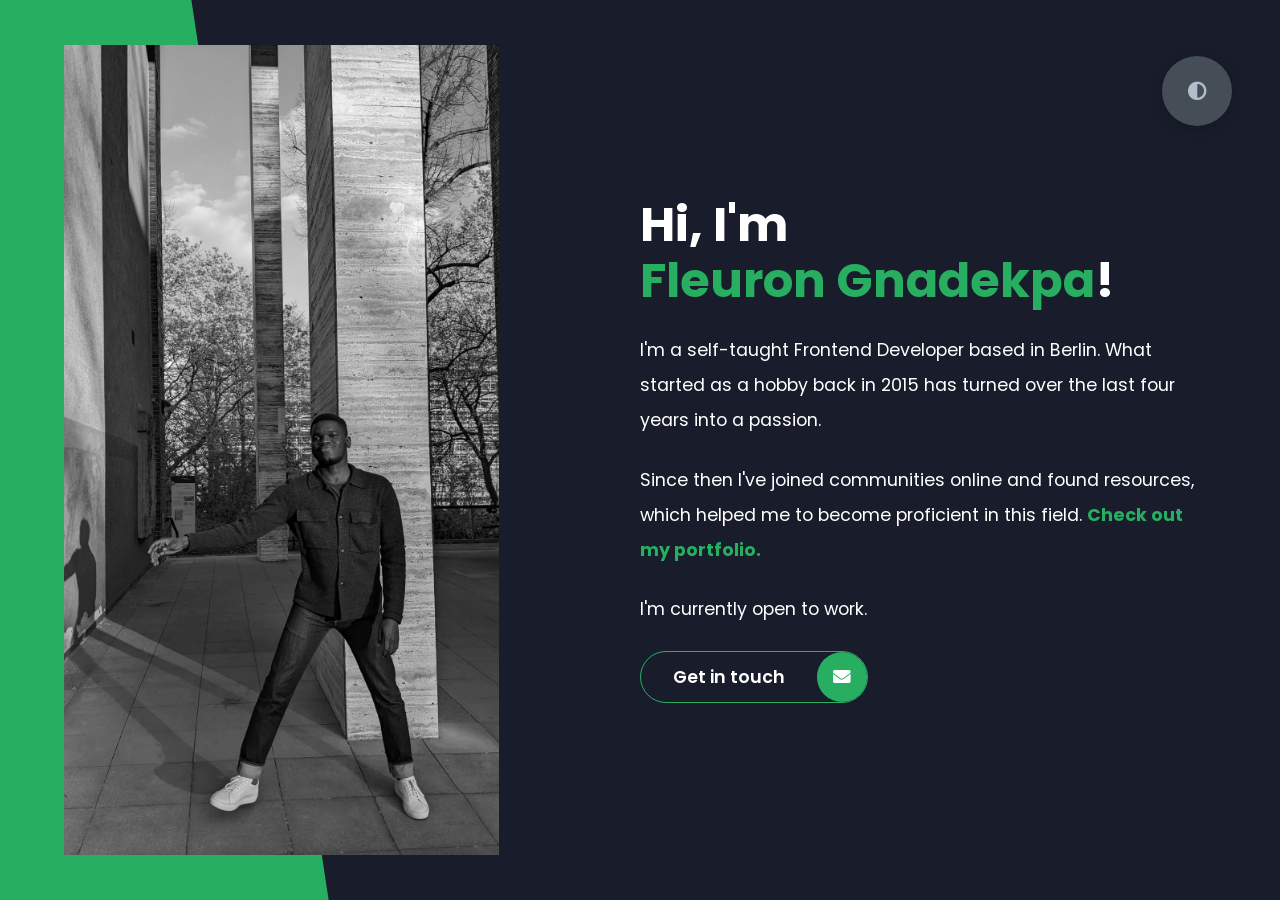
==== index.html @ 4c7a72cf "add new breakpts and rules for md layout" ====
<!DOCTYPE html>
<html lang="en">
<head>
    <meta charset="UTF-8">
    <meta http-equiv="X-UA-Compatible" content="IE=edge">
    <meta name="viewport" content="width=device-width, initial-scale=1.0">
    <link rel="preconnect" href="https://fonts.googleapis.com">
    <link rel="preconnect" href="https://fonts.gstatic.com" crossorigin>
    <link href="https://fonts.googleapis.com/css2?family=Poppins:wght@400;500;600;700;800&display=swap" rel="stylesheet">
    <link rel="stylesheet" href="https://cdnjs.cloudflare.com/ajax/libs/font-awesome/5.15.4/css/all.min.css">
    <link rel="stylesheet" href="styles/styles.css">
    <title>Fleuron Gnadekpa</title>
</head>
<body class="container">
    <!-- <i class="fas fa-instagram"></i> -->
    <header class="section sec1 header active" id="home">
        <div class="header-content">
            <div class="left-header">
                <div class="h-shape"></div>
                <div class="image">
                    <img src="img/photo-fleuron.jpg" alt="Fleuron Gnadekpa">
                </div>
            </div>
            <div class="right-header">
                <h1>Hi, I'm <span class="name-block"><span class="name">Fleuron Gnadekpa</span>!</span></h1>
                <p>I'm a self-taught <span>Frontend Developer</span> based in Berlin. What started as a hobby back in 2015 has turned over the last four years into a passion.</p>
                <p>Since then I've joined communities online and found resources, which helped me to become proficient in this field. <span class="control active" data-target="contact">Check out my portfolio.</span></p>
                <p>I'm currently open to work.</p>
                <a href="mailto:vilfleur@gmail.com" class="btn-download">
                    <span class="btn-text">Get in touch</span>
                    <span class="btn-icon">
                        <i class="fas fa-envelope"></i>
                    </span>
                </a>
            </div>
        </div>
    </header>
    <main class="wrapper">
        <section class="section sec5 contact" id="contact">
            <div class="wrapper">
                <div class="main-title">
                    <h2>My <span>Portfolio</span><span class="bg-text">My work</span></h2>
                </div>
                <p class="intro">Below is a collection of projects I have built over the last four years. Having in this way gained a strong understanding of the Big Three (HTML, CSS and JavaScript/ES6), I now focus on learning React JS. <span data-target="home" class="control">Back to Home</span>.</p>
                <div class="">
                    <!--
                        <h2>Demos for 2019</h2>
                    -->
                    <ul class="demo-list">
                        <li><a target="_blank" href="https://fleuronvilik.github.io/bootstrap-oc/">
                        <img src="img/portfolio/amour-tigres.png" alt=""></a>
                        <p><a target="_blank" href="https://github.com/fleuronvilik/bootstrap-oc/">GitHub</a></p>
                    </li>
                    <li><a target="_blank" href="https://fleuronvilik.github.io/maison-architecte/">
                            <img src="img/portfolio/maison-architecte.png" alt=""></a>
                        <p><a target="_blank" href="https://github.com/fleuronvilik/maison-architecte/">GitHub</a></p>
                    </li>
                    <li><a target="_blank" href="https://fleuronvilik.github.io/fem-layout/11-grid-grid/">
                        <img src="img/portfolio/fem-responsive-grid.png" alt=""></a>
                        <p><a target="_blank" href="https://github.com/fleuronvilik/fem-layout">Github</a></p>
                        <p><a target="_blank" href="https://fleuronvilik.github.io/fem-layout/1-intro-floats/">Floats</a></p>
                        <p><a target="_blank" href="https://fleuronvilik.github.io/fem-layout/3-flexbox-grid/">Flexbox-Based </a></p>
                        <p><a target="_blank" href="https://fleuronvilik.github.io/fem-layout/3-flexbox-grid/">CSS Grid (Default)</a></p>
                    </li>
                    <li><a target="_blank" href="https://adjoining-pouncing-bull.glitch.me/">
                            <img src="img/portfolio/thenewstime.png" alt=""></a>
                        <p><a target="_blank" href="https://glitch.com/~adjoining-pouncing-bull/">Glitch</a></p>
                    </li>
                    <li><a target="_blank" href="http://treasure-woodpecker.glitch.me/">
                        <img src="img/portfolio/fem-calculator.png" alt=""></a>
                        <p><a target="_blank" href="https://glitch.com/~treasure-woodpecker/">Glitch</a></p>
                    </li>
                    <li><a target="_blank" href="https://lilac-faceted-brian.glitch.me/">
                            <img src="img/portfolio/travel-journal.png" alt=""></a>
                    </li>
                    <li><a target="_blank" href="https://fleuronvilik.github.io/simple-life/index.html">
                            <img src="img/portfolio/living-the-simple-life.png" alt=""></a>
                            <p><a target="_blank" href="https://github.com/fleuronvilik/simple-life">GitHub</a></p>
                    </li>
                    <li><a target="_blank" href="https://profound-crumble-9d2ae4.netlify.app/">
                            <img src="img/portfolio/react-movie.png" alt=""></a>
                    </li>
                    <li><a target="_blank" href="https://astonishing-quickest-ophthalmologist.glitch.me/">
                            <img src="img/portfolio/devjane.png" alt=""></a>
                    </li>
                    <li><a target="_blank" href="https://github.com/fleuronvilik/react-advanced-2020"></a>
                        <img src="img/portfolio/react.svg" alt=""></a>
                        <p><a target="_blank" href="http://birthday-reminder.glitch.me/">Birthday Reminder</a></p>
                        <p><a target="_blank" href="https://fleuronvilik.github.io/tours-project/">Tours</a></p>
                        <p><a target="_blank" href="https://fleuronvilik.github.io/accordion-faq/">Accordion</a></p>
                        <p><a target="_blank" href="https://fleuronvilik.github.io/golden-menu/">Golden Menu</a></p>
                        <p><a target="_blank" href="https://capricious-wholesale-lute.glitch.me/">Cart Use Reducer</a></p>
                    </li>
                </ul>
            </div>
            </div>
        </section>
    </main>
    <div class="btn-theme">
        <i class="fas fa-adjust"></i>
    </div>
    <script src="app.js"></script>
</body>
</html>
---- styles/styles.css ----
@charset "UTF-8";
* {
  margin: 0;
  padding: 0;
  box-sizing: border-box;
  list-style: none;
}

:root {
  --primary: #191d2b;
  --secondary: #27AE60;
  --white: #FFFFFF;
  --black: #000;
  --grey0: #f8f8f8;
  --grey-1: #dbe1e8;
  --grey-2: #b2becd;
  --grey-3: #6c7983;
  --grey-4: #454e56;
  --grey-5: #2a2e35;
  --grey-6: #12181b;
  --br-sm-2: 14px;
  --box-shadow-1: 0 3px 15px rgba(0,0,0,.3);
}

.light {
  --primary: #fbf9f6;
  --secondary: #F56692;
  --white: #454e56;
  --black: #000;
  --grey0: #f8f8f8;
  --grey-1: #6c7983;
  --grey-2: #6c7983;
  --grey-3: #6c7983;
  --grey-4: #454e56;
  --grey-5: #f8f8f8;
  --grey-6: #12181b;
  --br-sm-2: 14px;
  --box-shadow-1: 0 3px 15px rgba(0,0,0,.3);
}

body {
  font-family: Poppins, sans-serif;
  font-size: 1.1rem;
  background-color: var(--primary);
  color: var(--white);
}

a {
  display: inline-block;
  font-family: inherit;
  text-decoration: none;
  color: inherit;
}

section {
  position: absolute;
  top: 0;
  left: 0;
  right: 0;
  padding: 3rem;
  min-height: 100vh;
}

/* .section {
    transform: translateY(-100%) scale(0); // en dehors de l'écran vers le ciel
    transition: all .4s ease-in-out;
    // background-color: var(--primary);
} */
.sec1, .sec2, .sec3, .sec4, .sec5 {
  display: none;
}

.section.active {
  display: block;
  z-index: 8;
  -webkit-animation: scaleanimated 1s ease-in-out;
          animation: scaleanimated 1s ease-in-out;
}
@-webkit-keyframes scaleanimated {
  0% {
    transform: translateY(-100%) scaleY(0);
  }
  100% {
    transform: translateY(0%) scaleY(1);
  }
}
@keyframes scaleanimated {
  0% {
    transform: translateY(-100%) scaleY(0);
  }
  100% {
    transform: translateY(0%) scaleY(1);
  }
}

.controls {
  position: fixed;
  z-index: 10;
  top: 50%;
  right: 3%;
  display: flex;
  flex-direction: column;
  justify-content: center;
  align-items: center;
  transform: translateY(-50%); /* combined with t-50%, center horizontally in regard of the vh */
  display: none;
}
.controls .control {
  padding: 1rem;
  cursor: pointer;
  background-color: var(--grey-4);
  width: 55px;
  height: 55px;
  border-radius: 50%;
  display: flex;
  justify-content: center;
  align-items: center;
  margin: 0.7rem 0;
  box-shadow: var(--box-shadow-1);
}
.controls .control i {
  font-size: 1.2rem;
  color: var(--grey-2);
  pointer-events: none;
}
.controls .control.active {
  background-color: var(--secondary);
  transition: all 0.4s ease-in-out;
}
.controls .control.active i {
  color: var(--white);
}

/* Section:Header */
.header-content {
  display: grid;
  grid-template-columns: repeat(2, 1fr);
  min-height: 100vh;
}
.header-content > div {
  display: flex;
}
.header-content .left-header {
  align-items: center;
  position: relative;
}
.header-content .left-header .h-shape {
  z-index: -1;
  position: absolute;
  width: 65%;
  height: 100%;
  background-color: var(--secondary);
  -webkit-clip-path: polygon(0 0, 46% 0, 79% 100%, 0% 100%);
          clip-path: polygon(0 0, 46% 0, 79% 100%, 0% 100%);
}
.header-content .left-header .image {
  width: 68%;
  height: 90%;
  margin-left: 4rem;
  background-color: var(--black);
  border-radius: var(--br-sm-2);
  transition: all 0.4s ease-in-out;
}
.header-content .left-header .image img {
  width: 100%;
  height: 100%;
  -o-object-fit: cover;
     object-fit: cover;
  transition: all 0.4s ease-in-out;
  filter: grayscale(100%);
}
.header-content .left-header .image img:hover {
  filter: grayscale(0);
}
.header-content .right-header {
  flex-direction: column;
  justify-content: center;
  align-items: flex-start;
  padding-right: 4rem;
}
.header-content .right-header h1 {
  font-size: 3rem;
  line-height: 3.5rem;
}
.header-content .right-header h1 .name-block {
  display: block;
}
.header-content .right-header h1 .name {
  color: var(--secondary);
}
.header-content .right-header h1 ~ * {
  margin-top: 1.5rem;
}
.header-content .right-header p {
  line-height: 2;
}
@media screen and (max-height: 820px) and (min-width: 800px) {
  .header-content .right-header {
    padding-top: 4rem;
    padding-bottom: 4rem;
  }
}

.btn-theme {
  z-index: 10;
  position: fixed;
  top: 3.5rem;
  right: 3rem;
  display: flex;
  justify-content: center;
  align-items: center;
  padding: 1rem;
  width: 70px;
  height: 70px;
  border-radius: 50%;
  background-color: var(--grey-4);
  cursor: pointer;
  box-shadow: 0 3px 15px rgba(0, 0, 0, 0.2);
  transition: all 0.1s ease-in-out;
}
.btn-theme:active {
  transform: translateY(-3px);
}
.btn-theme i {
  font-size: 1.2rem;
  color: var(--grey-2);
  pointer-events: none;
}
@media screen and (max-width: 800px) {
  .btn-theme {
    width: 55px;
    height: 55px;
    top: 2rem;
    left: 0;
    border-radius: initial;
  }
}

.btn-download {
  display: flex;
  align-items: center;
  border-radius: 38px;
  border: 1px solid var(--secondary);
  font-weight: 600;
  color: inherit;
}
.btn-download .btn-text {
  padding: 0 2rem;
}
.btn-download .btn-icon {
  display: flex;
  padding: 1rem;
  background-color: var(--secondary);
  border-radius: 50%;
}
.btn-download:hover .btn-text {
  color: var(--secondary);
}

.main-title {
  text-align: center;
}
.main-title h2 {
  position: relative;
  font-weight: 700;
  font-size: 4rem;
  text-transform: uppercase;
}
.main-title span {
  color: var(--secondary);
}
.main-title .bg-text {
  z-index: -1;
  position: absolute;
  top: 50%;
  left: 50%;
  font-weight: 800;
  font-size: 6.3rem;
  color: var(--grey-5);
  transform: translate(-50%, -50%);
  transition: all 0.4s ease-in-out;
  display: none;
}

@media screen and (max-width: 800px) {
  .h-shape {
    display: none;
  }
  main,
section,
.header {
    padding: 1rem;
    height: auto;
  }
  .header-content {
    grid-template-columns: initial;
    grid-template-rows: auto auto;
  }
  .header-content .left-header {
    justify-content: flex-end;
  }
  .header-content .right-header {
    padding-right: initial;
  }
  .header-content h1 {
    font-size: 2rem;
  }
  .header-content .name-block {
    display: initial;
  }
  .controls {
    display: none;
  }
  .main-title {
    margin-top: 1rem;
    text-align: right;
  }
  .main-title h2 {
    font-size: 2rem;
  }
  .contact .intro {
    text-align: left;
    line-height: 2;
  }
}
.intro {
  padding: 1rem 0 3rem;
  text-align: center;
}

span[data-target] {
  font-weight: bold;
  color: var(--secondary);
}
span[data-target]:hover {
  border-bottom: solid var(--secondary);
}

.contact ul.demo-list {
  display: grid;
  grid-template-columns: repeat(auto-fill, minmax(180px, 1fr));
  grid-gap: 3rem;
  padding: 0 1rem 1rem;
}
.contact ul.demo-list li > a {
  display: flex;
  flex-direction: column;
}
.contact ul.demo-list li > a img {
  order: -1;
}
.contact ul.demo-list li p {
  margin: 0;
  font-size: 1rem;
  font-weight: 400;
  color: rgba(149, 149, 128, 0.8);
  color: var(--white);
}
.contact ul.demo-list li p a {
  color: inherit;
}
.contact ul.demo-list li p a::before {
  content: "[";
}
.contact ul.demo-list li p a::after {
  content: "]";
}
@media screen and (max-width: 600px) {
  .contact ul.demo-list {
    grid-gap: 2rem;
  }
}
.contact img {
  display: block;
  margin-bottom: 1rem;
  max-width: 100%;
  box-shadow: 0px 1px 3px rgba(0, 0, 0, 0.4);
}/*# sourceMappingURL=styles.css.map */
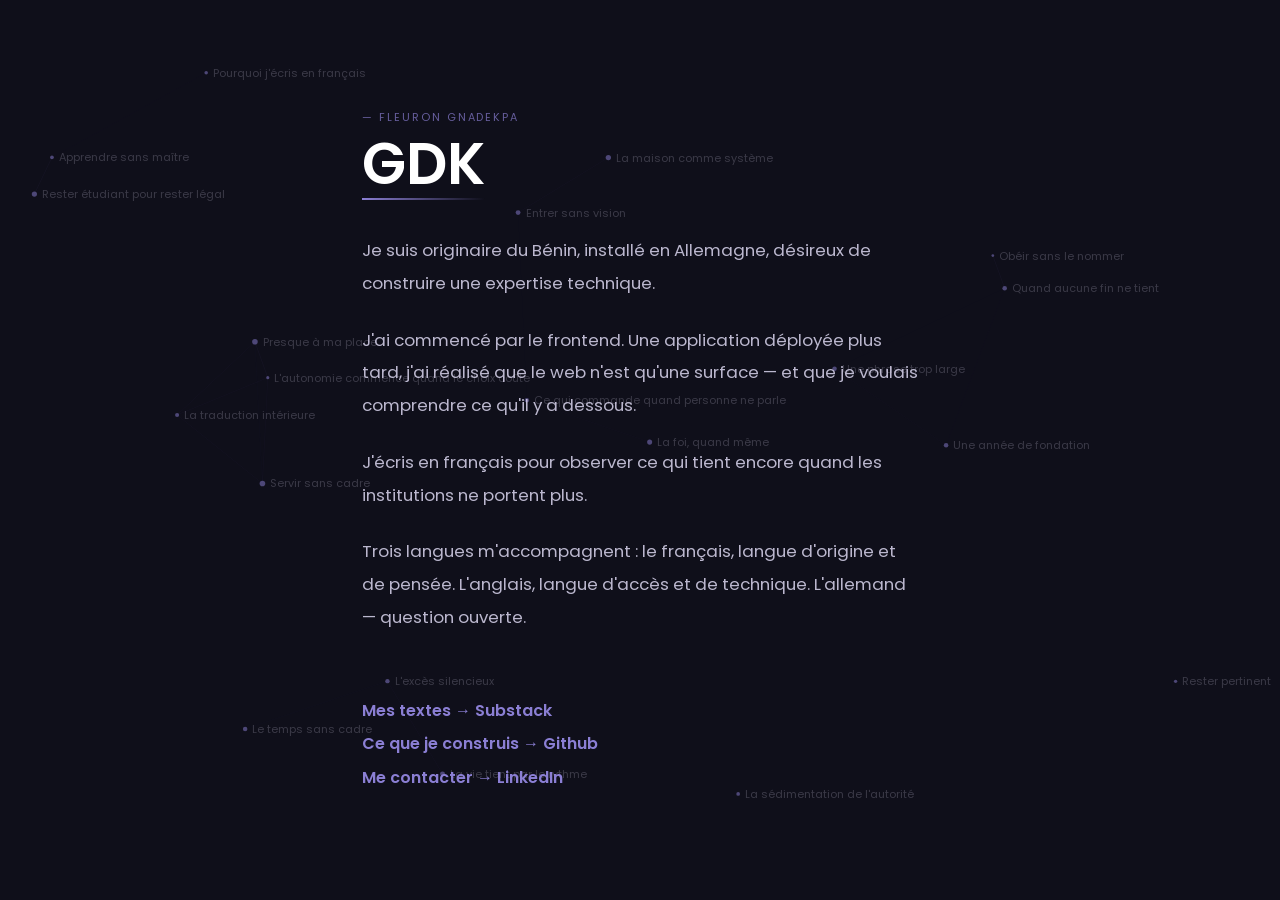
==== commit 42028b80: "add index.html and main.css" ====
--- a/index.html
+++ b/index.html
@@ -1,104 +1,144 @@
 <!DOCTYPE html>
-<html lang="en">
+<html lang="fr">
+
 <head>
     <meta charset="UTF-8">
     <meta http-equiv="X-UA-Compatible" content="IE=edge">
     <meta name="viewport" content="width=device-width, initial-scale=1.0">
+    <meta name="description"
+        content="Originaire du Bénin, installé en Allemagne. Je m'intéresse à la modélisation de systèmes applicatifs et j'écris en français pour observer ce qui tient encore quand les institutions ne portent plus.">
     <link rel="preconnect" href="https://fonts.googleapis.com">
     <link rel="preconnect" href="https://fonts.gstatic.com" crossorigin>
-    <link href="https://fonts.googleapis.com/css2?family=Poppins:wght@400;500;600;700;800&display=swap" rel="stylesheet">
-    <link rel="stylesheet" href="https://cdnjs.cloudflare.com/ajax/libs/font-awesome/5.15.4/css/all.min.css">
-    <link rel="stylesheet" href="styles/styles.css">
+    <link href="https://fonts.googleapis.com/css2?family=Poppins:wght@400;500;600;700;800&display=swap"
+        rel="stylesheet">
+    <link rel="stylesheet" href="main.css">
     <title>Fleuron Gnadekpa</title>
+    <meta property="og:title" content="Fleuron Gnadekpa" />
+    <meta property="og:description"
+        content="Originaire du Bénin, installé en Allemagne. Je m'intéresse à la modélisation de systèmes applicatifs et j'écris en français pour observer ce qui tient encore quand les institutions ne portent plus." />
+    <meta property="og:type" content="website" />
+    <meta property="og:url" content="https://fleuronvilik.github.io" />
+    <!--
+    <meta property="og:image" content="https://fleuronvilik.github.io/img/og_banner.png" />
+    -->
 </head>
-<body class="container">
-    <!-- <i class="fas fa-instagram"></i> -->
-    <header class="section sec1 header active" id="home">
-        <div class="header-content">
-            <div class="left-header">
-                <div class="h-shape"></div>
-                <div class="image">
-                    <img src="img/photo-fleuron.jpg" alt="Fleuron Gnadekpa">
-                </div>
-            </div>
-            <div class="right-header">
-                <h1>Hi, I'm <span class="name-block"><span class="name">Fleuron Gnadekpa</span>!</span></h1>
-                <p>I'm a self-taught <span>Frontend Developer</span> based in Berlin. What started as a hobby back in 2015 has turned over the last four years into a passion.</p>
-                <p>Since then I've joined communities online and found resources, which helped me to become proficient in this field. <span class="control active" data-target="contact">Check out my portfolio.</span></p>
-                <p>I'm currently open to work.</p>
-                <a href="mailto:vilfleur@gmail.com" class="btn-download">
-                    <span class="btn-text">Get in touch</span>
-                    <span class="btn-icon">
-                        <i class="fas fa-envelope"></i>
-                    </span>
-                </a>
-            </div>
+
+<body>
+    <canvas id="c"></canvas>
+    <main>
+        <div class="name-block">
+            <div class="name-label">— Fleuron Gnadekpa</div>
+            <h1>GDK</h1>
         </div>
-    </header>
-    <main class="wrapper">
-        <section class="section sec5 contact" id="contact">
-            <div class="wrapper">
-                <div class="main-title">
-                    <h2>My <span>Portfolio</span><span class="bg-text">My work</span></h2>
-                </div>
-                <p class="intro">Below is a collection of projects I have built over the last four years. Having in this way gained a strong understanding of the Big Three (HTML, CSS and JavaScript/ES6), I now focus on learning React JS. <span data-target="home" class="control">Back to Home</span>.</p>
-                <div class="">
-                    <!--
-                        <h2>Demos for 2019</h2>
-                    -->
-                    <ul class="demo-list">
-                        <li><a target="_blank" href="https://fleuronvilik.github.io/bootstrap-oc/">
-                        <img src="img/portfolio/amour-tigres.png" alt=""></a>
-                        <p><a target="_blank" href="https://github.com/fleuronvilik/bootstrap-oc/">GitHub</a></p>
-                    </li>
-                    <li><a target="_blank" href="https://fleuronvilik.github.io/maison-architecte/">
-                            <img src="img/portfolio/maison-architecte.png" alt=""></a>
-                        <p><a target="_blank" href="https://github.com/fleuronvilik/maison-architecte/">GitHub</a></p>
-                    </li>
-                    <li><a target="_blank" href="https://fleuronvilik.github.io/fem-layout/11-grid-grid/">
-                        <img src="img/portfolio/fem-responsive-grid.png" alt=""></a>
-                        <p><a target="_blank" href="https://github.com/fleuronvilik/fem-layout">Github</a></p>
-                        <p><a target="_blank" href="https://fleuronvilik.github.io/fem-layout/1-intro-floats/">Floats</a></p>
-                        <p><a target="_blank" href="https://fleuronvilik.github.io/fem-layout/3-flexbox-grid/">Flexbox-Based </a></p>
-                        <p><a target="_blank" href="https://fleuronvilik.github.io/fem-layout/3-flexbox-grid/">CSS Grid (Default)</a></p>
-                    </li>
-                    <li><a target="_blank" href="https://adjoining-pouncing-bull.glitch.me/">
-                            <img src="img/portfolio/thenewstime.png" alt=""></a>
-                        <p><a target="_blank" href="https://glitch.com/~adjoining-pouncing-bull/">Glitch</a></p>
-                    </li>
-                    <li><a target="_blank" href="http://treasure-woodpecker.glitch.me/">
-                        <img src="img/portfolio/fem-calculator.png" alt=""></a>
-                        <p><a target="_blank" href="https://glitch.com/~treasure-woodpecker/">Glitch</a></p>
-                    </li>
-                    <li><a target="_blank" href="https://lilac-faceted-brian.glitch.me/">
-                            <img src="img/portfolio/travel-journal.png" alt=""></a>
-                    </li>
-                    <li><a target="_blank" href="https://fleuronvilik.github.io/simple-life/index.html">
-                            <img src="img/portfolio/living-the-simple-life.png" alt=""></a>
-                            <p><a target="_blank" href="https://github.com/fleuronvilik/simple-life">GitHub</a></p>
-                    </li>
-                    <li><a target="_blank" href="https://profound-crumble-9d2ae4.netlify.app/">
-                            <img src="img/portfolio/react-movie.png" alt=""></a>
-                    </li>
-                    <li><a target="_blank" href="https://astonishing-quickest-ophthalmologist.glitch.me/">
-                            <img src="img/portfolio/devjane.png" alt=""></a>
-                    </li>
-                    <li><a target="_blank" href="https://github.com/fleuronvilik/react-advanced-2020"></a>
-                        <img src="img/portfolio/react.svg" alt=""></a>
-                        <p><a target="_blank" href="http://birthday-reminder.glitch.me/">Birthday Reminder</a></p>
-                        <p><a target="_blank" href="https://fleuronvilik.github.io/tours-project/">Tours</a></p>
-                        <p><a target="_blank" href="https://fleuronvilik.github.io/accordion-faq/">Accordion</a></p>
-                        <p><a target="_blank" href="https://fleuronvilik.github.io/golden-menu/">Golden Menu</a></p>
-                        <p><a target="_blank" href="https://capricious-wholesale-lute.glitch.me/">Cart Use Reducer</a></p>
-                    </li>
-                </ul>
-            </div>
-            </div>
-        </section>
+
+        <p>Je suis originaire du Bénin, installé en Allemagne, désireux de construire une expertise technique.</p>
+        <p>J'ai commencé par le frontend. Une application déployée plus tard, j'ai réalisé que le web n'est qu'une
+            surface — et que je voulais comprendre ce qu'il y a dessous.</p>
+        <p>J'écris en français pour observer ce qui tient encore quand les institutions ne portent plus.</p>
+        <p>Trois langues m'accompagnent : le français, langue d'origine et de pensée. L'anglais, langue d'accès et de
+            technique. L'allemand — question ouverte.</p>
+        <footer>
+            <a href="https://gdkfleuron.substack.com/">Mes textes → Substack</a>
+            <a href="https://github.com/fleuronvilik/">Ce que je construis → Github</a>
+            <a href="https://linkedin.com/in/fleurongnadekpa">Me contacter → LinkedIn</a>
+        </footer>
     </main>
-    <div class="btn-theme">
-        <i class="fas fa-adjust"></i>
-    </div>
-    <script src="app.js"></script>
+
+    <script>
+        const titles = [
+            "Pourquoi j'écris en français",
+            "Apprendre sans maître",
+            "Presque à ma place",
+            "Le temps sans cadre",
+            "Une année de fondation",
+            "Servir sans cadre",
+            "Une phrase trop large",
+            "Entrer sans vision",
+            "Rester pertinent",
+            "Rester étudiant pour rester légal",
+            "Quand aucune fin ne tient",
+            "La vie tient par le rythme",
+            "La foi, quand même",
+            "La maison comme système",
+            "La sédimentation de l'autorité",
+            "Ce qui commande quand personne ne parle",
+            "Obéir sans le nommer",
+            "L'autonomie commence quand le choix coûte",
+            "La traduction intérieure",
+            "L'excès silencieux"
+        ];
+
+        const canvas = document.getElementById('c');
+        const ctx = canvas.getContext('2d');
+
+        let W, H, nodes;
+
+        function resize() {
+            W = canvas.width = window.innerWidth;
+            H = canvas.height = window.innerHeight;
+            init();
+        }
+
+        function init() {
+            nodes = titles.map((title, i) => ({
+                title,
+                x: Math.random() * W,
+                y: Math.random() * H,
+                vx: (Math.random() - 0.5) * 0.18,
+                vy: (Math.random() - 0.5) * 0.18,
+                r: Math.random() * 1.8 + 1.2,
+            }));
+        }
+
+        function draw() {
+            ctx.clearRect(0, 0, W, H);
+
+            // Draw lines between nearby nodes
+            for (let i = 0; i < nodes.length; i++) {
+                for (let j = i + 1; j < nodes.length; j++) {
+                    const dx = nodes[i].x - nodes[j].x;
+                    const dy = nodes[i].y - nodes[j].y;
+                    const dist = Math.sqrt(dx * dx + dy * dy);
+                    if (dist < 220) {
+                        ctx.beginPath();
+                        ctx.moveTo(nodes[i].x, nodes[i].y);
+                        ctx.lineTo(nodes[j].x, nodes[j].y);
+                        ctx.strokeStyle = `rgba(139, 127, 212, ${0.07 * (1 - dist / 220)})`;
+                        ctx.lineWidth = 0.8;
+                        ctx.stroke();
+                    }
+                }
+            }
+
+            // Draw nodes and labels
+            nodes.forEach(n => {
+                // Star dot
+                ctx.beginPath();
+                ctx.arc(n.x, n.y, n.r, 0, Math.PI * 2);
+                ctx.fillStyle = 'rgba(139, 127, 212, 0.5)';
+                ctx.fill();
+
+                // Title label
+                ctx.font = '11px Poppins, sans-serif';
+                ctx.fillStyle = 'rgba(212, 208, 232, 0.22)';
+                ctx.fillText(n.title, n.x + n.r + 5, n.y + 4);
+            });
+
+            // Move nodes
+            nodes.forEach(n => {
+                n.x += n.vx;
+                n.y += n.vy;
+                if (n.x < 0 || n.x > W) n.vx *= -1;
+                if (n.y < 0 || n.y > H) n.vy *= -1;
+            });
+
+            requestAnimationFrame(draw);
+        }
+
+        window.addEventListener('resize', resize);
+        resize();
+        draw();
+    </script>
 </body>
-</html>
+
+</html>
--- a/main.css
+++ b/main.css
@@ -0,0 +1,91 @@
+* {
+    margin: 0;
+    padding: 0;
+    box-sizing: border-box;
+    list-style: none;
+}
+
+body {
+    background: #0f0f1a;
+    color: #d4d0e8;
+    font-family: 'Poppins', sans-serif;
+    font-size: 1.05rem;
+    min-height: 100vh;
+    overflow-x: hidden;
+}
+
+canvas {
+    position: fixed;
+    inset: 0;
+    z-index: 0;
+    pointer-events: none;
+}
+
+main {
+    position: relative;
+    z-index: 1;
+    max-width: 620px;
+    margin: 0 auto;
+    padding: 2rem;
+    min-height: 100vh;
+    display: flex;
+    flex-direction: column;
+    justify-content: center;
+}
+
+.name-block {
+    margin-bottom: 2.5rem;
+}
+
+.name-label {
+    font-size: 0.68rem;
+    letter-spacing: 0.18em;
+    text-transform: uppercase;
+    color: #8b7fd4;
+    opacity: 0.7;
+    margin-bottom: 0.5rem;
+}
+
+h1 {
+    font-size: 3.6rem;
+    font-weight: 600;
+    color: #ffffff;
+    line-height: 1.05;
+    position: relative;
+    display: inline-block;
+}
+
+h1::after {
+    content: '';
+    position: absolute;
+    bottom: -6px;
+    left: 0;
+    width: 100%;
+    height: 2px;
+    background: linear-gradient(90deg, #8b7fd4, transparent);
+}
+
+p {
+    line-height: 1.95;
+    margin-bottom: 1.5rem;
+    opacity: 0.88;
+}
+
+footer {
+    margin-top: 2.5rem;
+    display: flex;
+    flex-direction: column;
+    gap: 0.55rem;
+}
+
+footer a {
+    text-decoration: none;
+    color: #8b7fd4;
+    font-weight: 600;
+    font-size: 1rem;
+    transition: opacity 0.2s;
+}
+
+footer a:hover {
+    opacity: 0.7;
+}
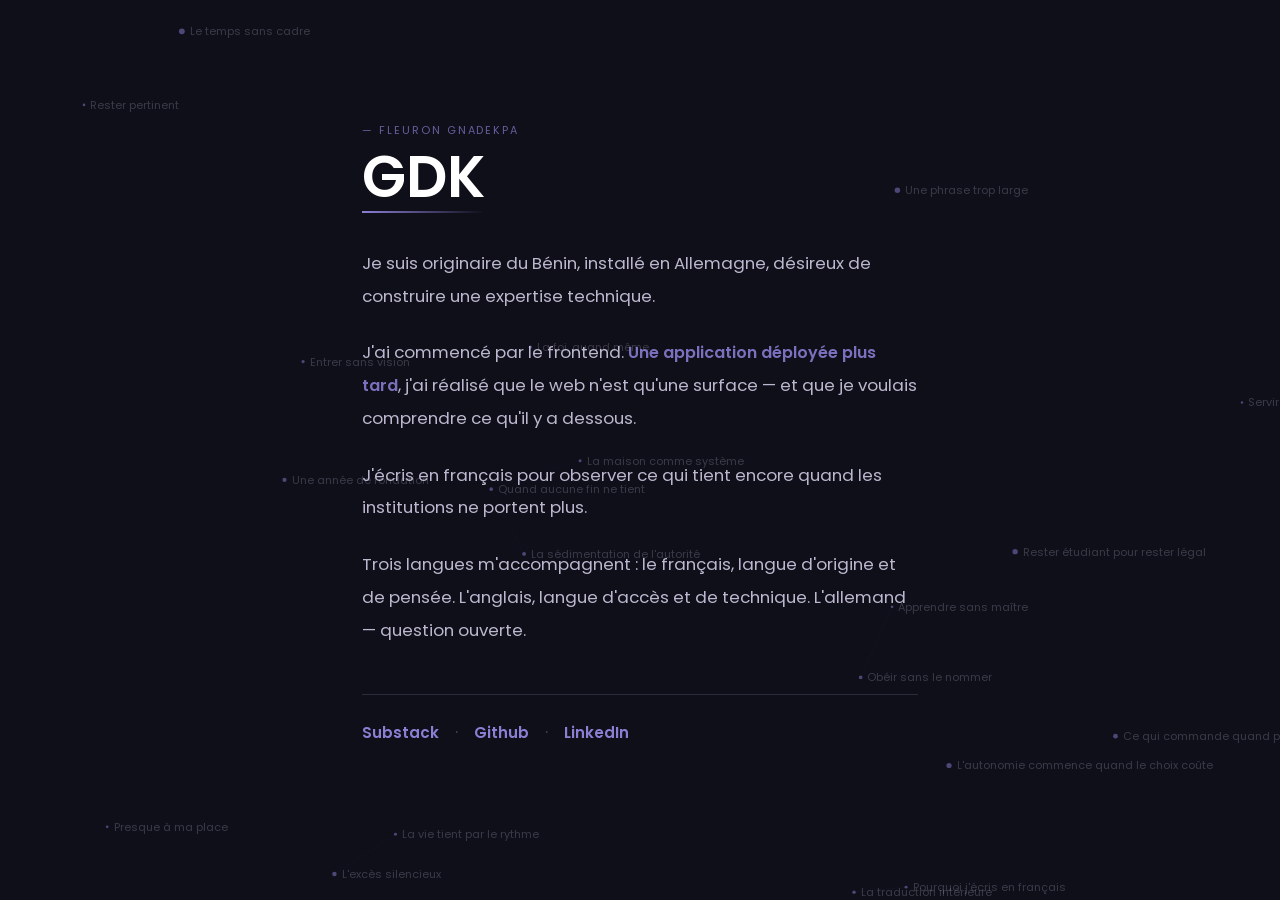
==== commit 2ba8fc60: "add projects page" ====
--- a/index.html
+++ b/index.html
@@ -32,15 +32,18 @@
         </div>
 
         <p>Je suis originaire du Bénin, installé en Allemagne, désireux de construire une expertise technique.</p>
-        <p>J'ai commencé par le frontend. Une application déployée plus tard, j'ai réalisé que le web n'est qu'une
+        <p>J'ai commencé par le frontend. <a href="ce-que-je-construis.html">Une application déployée plus tard</a>,
+            j'ai réalisé que le web n'est qu'une
             surface — et que je voulais comprendre ce qu'il y a dessous.</p>
         <p>J'écris en français pour observer ce qui tient encore quand les institutions ne portent plus.</p>
         <p>Trois langues m'accompagnent : le français, langue d'origine et de pensée. L'anglais, langue d'accès et de
             technique. L'allemand — question ouverte.</p>
         <footer>
-            <a href="https://gdkfleuron.substack.com/">Mes textes → Substack</a>
-            <a href="https://github.com/fleuronvilik/">Ce que je construis → Github</a>
-            <a href="https://linkedin.com/in/fleurongnadekpa">Me contacter → LinkedIn</a>
+            <a href="https://gdkfleuron.substack.com/" target="_blank" rel="noopener noreferrer"> Substack</a>
+            <span>·</span>
+            <a href="https://github.com/fleuronvilik/" target="_blank" rel="noopener noreferrer">Github</a>
+            <span>·</span>
+            <a href="https://linkedin.com/in/fleurongnadekpa" target="_blank" rel="noopener noreferrer">LinkedIn</a>
         </footer>
     </main>
 
--- a/main.css
+++ b/main.css
@@ -3,6 +3,10 @@
     padding: 0;
     box-sizing: border-box;
     list-style: none;
+}
+
+:root {
+    --accent: #8b7fd4;
 }
 
 body {
@@ -33,6 +37,16 @@
     justify-content: center;
 }
 
+header {
+  margin-bottom: 3rem;
+}
+
+nav a {
+  color: var(--accent);
+  font-weight: 600;
+  font-size: 0.95rem;
+}
+
 .name-block {
     margin-bottom: 2.5rem;
 }
@@ -41,7 +55,7 @@
     font-size: 0.68rem;
     letter-spacing: 0.18em;
     text-transform: uppercase;
-    color: #8b7fd4;
+    color: var(--accent);
     opacity: 0.7;
     margin-bottom: 0.5rem;
 }
@@ -62,7 +76,7 @@
     left: 0;
     width: 100%;
     height: 2px;
-    background: linear-gradient(90deg, #8b7fd4, transparent);
+    background: linear-gradient(90deg, var(--accent), transparent);
 }
 
 p {
@@ -72,20 +86,65 @@
 }
 
 footer {
-    margin-top: 2.5rem;
     display: flex;
-    flex-direction: column;
-    gap: 0.55rem;
+    align-items: center;
+    margin-top: 1.5rem;
+    padding-top: 1.5rem;
+    padding-bottom: 2rem;
+    border-top: 1px solid rgba(212, 208, 232, 0.15);
+    gap: 1rem;
+}
+
+footer span {
+  opacity: 0.3;
 }
 
 footer a {
+    font-size: 0.95rem;
+}
+
+a {
     text-decoration: none;
-    color: #8b7fd4;
+    color: var(--accent);
     font-weight: 600;
     font-size: 1rem;
     transition: opacity 0.2s;
 }
 
-footer a:hover {
+a:hover {
     opacity: 0.7;
+}
+
+.projets h1 {
+    font-size: 2.8rem;
+    margin-bottom: 1rem;
+}
+
+.projets section {
+  margin-bottom: 3rem;
+}
+
+.projets section:last-of-type {
+    margin-bottom: 0;
+    /* border-bottom: 1px solid #ffffff; */
+}
+
+.projets section h2 {
+  font-size: 1.3rem;
+  font-weight: 600;
+  color: #ffffff;
+  margin-bottom: 1.25rem;
+}
+
+.projets section ul {
+  margin-top: 1.5rem;
+  display: flex;
+  flex-direction: column;
+  gap: 0.5rem;
+}
+
+.projets section ul a {
+  color: var(--accent);
+  font-weight: 600;
+  font-size: 0.95rem;
 }
